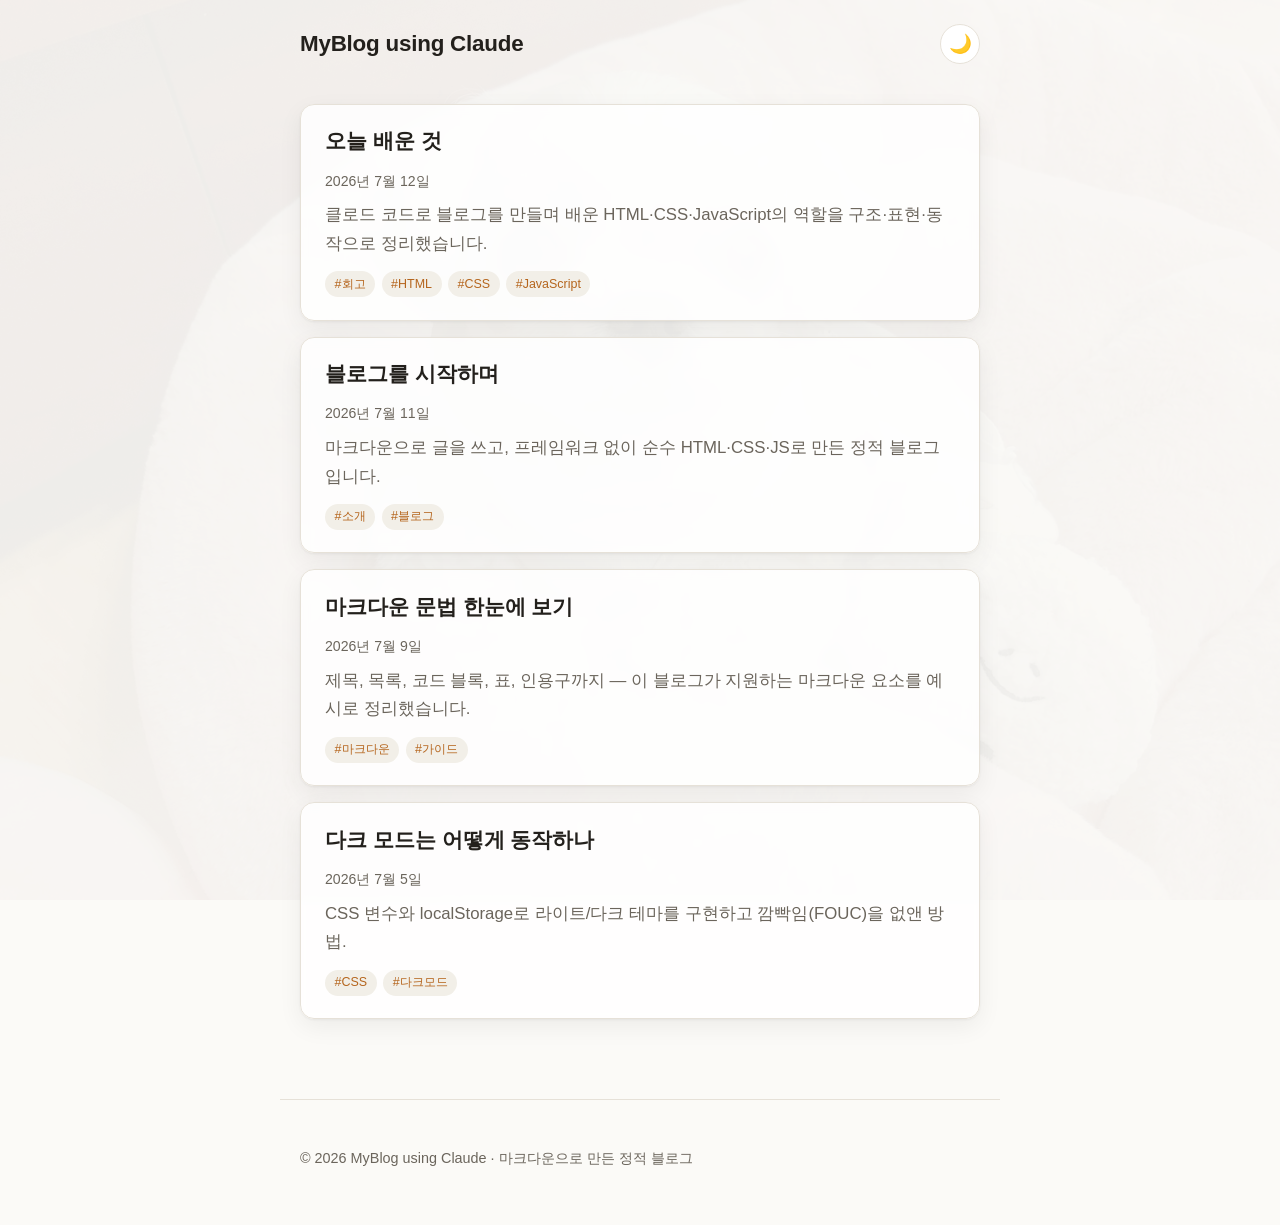
==== index.html @ ce235b27 "블로그 초기 버전 완성 Co-Authored-By: Claude Opus 4.8 (1M context) <noreply@anthropic.com>" ====
<!DOCTYPE html>
<html lang="ko">
  <head>
    <meta charset="UTF-8" />
    <meta name="viewport" content="width=device-width, initial-scale=1.0" />
    <title>MyBlog using Claude</title>
    <meta name="description" content="마크다운으로 쓰는 정적 블로그" />

    <!-- FOUC 방지: 저장된 테마를 첫 페인트 전에 적용 -->
    <script>
      (function () {
        try {
          var saved = localStorage.getItem("theme");
          var theme =
            saved ||
            (window.matchMedia &&
            window.matchMedia("(prefers-color-scheme: dark)").matches
              ? "dark"
              : "light");
          document.documentElement.setAttribute("data-theme", theme);
        } catch (e) {}
      })();
    </script>

    <link rel="stylesheet" href="css/style.css" />
  </head>
  <body>
    <header class="site-header">
      <h1 class="site-title"><a href="index.html">MyBlog using Claude</a></h1>
      <button
        type="button"
        class="theme-toggle"
        aria-label="테마 전환"
        title="테마 전환"
      >
        <span class="icon-light" aria-hidden="true">🌙</span>
        <span class="icon-dark" aria-hidden="true">☀️</span>
      </button>
    </header>

    <main class="site-main">
      <p id="list-status" class="status">글 목록을 불러오는 중…</p>
      <ul id="post-list" class="post-list"></ul>
    </main>

    <footer class="site-footer">
      <p>© 2026 MyBlog using Claude · 마크다운으로 만든 정적 블로그</p>
    </footer>

    <script src="js/theme.js"></script>
    <script src="js/main.js"></script>
  </body>
</html>
---- css/style.css ----
/* =========================================================
   MyBlog using Claude — 전역 스타일
   색·간격·폰트는 CSS 변수로 정의하고 재사용한다.
   ========================================================= */

/* ---------- 라이트 팔레트 (기본) ---------- */
:root {
  --bg: #fbfaf7;
  --surface: rgba(255, 255, 255, 0.82); /* 본문 카드 배경(반투명) */
  --surface-solid: #ffffff;
  --text: #23201c;
  --text-muted: #6b655c;
  --border: #e6e1d8;
  --accent: #b5651d;
  --accent-hover: #8f4e13;
  --code-bg: #f2efe8;
  --code-text: #863b1a;
  --quote-bar: #d9cdb8;
  --shadow: 0 1px 3px rgba(0, 0, 0, 0.06), 0 8px 24px rgba(0, 0, 0, 0.06);

  /* 배경 이미지 위에 덧씌우는 오버레이 색(가독성용) */
  --bg-overlay: rgba(251, 250, 247, 0.72);
  --bg-image-opacity: 0.18; /* 배경 이미지를 옅게 */

  /* 레이아웃 */
  --content-width: 720px;
  --radius: 14px;
  --space: 1rem;

  /* 타이포그래피 */
  --font-body: -apple-system, BlinkMacSystemFont, "Segoe UI", "Noto Sans KR",
    Roboto, "Helvetica Neue", Arial, sans-serif;
  --font-mono: "SF Mono", "JetBrains Mono", Menlo, Consolas, monospace;
  --line-height: 1.7;
}

/* ---------- 다크 팔레트 ---------- */
:root[data-theme="dark"] {
  --bg: #16140f;
  --surface: rgba(32, 29, 24, 0.82);
  --surface-solid: #201d18;
  --text: #ece7de;
  --text-muted: #a49c8e;
  --border: #35302a;
  --accent: #e6a86b;
  --accent-hover: #f0bd8a;
  --code-bg: #262119;
  --code-text: #e6a86b;
  --quote-bar: #4a4238;
  --shadow: 0 1px 3px rgba(0, 0, 0, 0.4), 0 8px 24px rgba(0, 0, 0, 0.35);

  --bg-overlay: rgba(22, 20, 15, 0.78);
  --bg-image-opacity: 0.12;
}

/* ---------- 리셋 & 기본 ---------- */
*,
*::before,
*::after {
  box-sizing: border-box;
}

html {
  -webkit-text-size-adjust: 100%;
}

body {
  margin: 0;
  min-height: 100vh;
  background-color: var(--bg);
  color: var(--text);
  font-family: var(--font-body);
  line-height: var(--line-height);
  font-size: 1.05rem;
  transition: background-color 0.2s ease, color 0.2s ease;
}

/* 배경 이미지: images/bg.jpg 를 옅게 깔기.
   ::before 레이어로 두고 opacity 로 흐리게 → 본문 가독성 유지.
   파일이 없으면 아무것도 안 보이고 --bg 색이 그대로 배경이 된다. */
body::before {
  content: "";
  position: fixed;
  inset: 0;
  z-index: -2;
  background-image: url("../images/bg.jpg");
  background-size: cover;
  background-position: center;
  background-repeat: no-repeat;
  opacity: var(--bg-image-opacity);
  pointer-events: none;
}

/* 배경 위 가독성 보조 오버레이 */
body::after {
  content: "";
  position: fixed;
  inset: 0;
  z-index: -1;
  background: var(--bg-overlay);
  pointer-events: none;
}

/* ---------- 레이아웃 ---------- */
.site-header,
.site-main,
.site-footer {
  width: 100%;
  max-width: var(--content-width);
  margin-inline: auto;
  padding-inline: 1.25rem;
}

.site-header {
  display: flex;
  align-items: center;
  justify-content: space-between;
  gap: 1rem;
  padding-top: 1.5rem;
  padding-bottom: 1.5rem;
}

.site-title {
  margin: 0;
  font-size: 1.4rem;
  font-weight: 700;
  letter-spacing: -0.01em;
}

.site-title a {
  color: var(--text);
  text-decoration: none;
}

.site-main {
  padding-top: 1rem;
  padding-bottom: 3rem;
}

.site-footer {
  padding-top: 2rem;
  padding-bottom: 2.5rem;
  color: var(--text-muted);
  font-size: 0.9rem;
  border-top: 1px solid var(--border);
  margin-top: 2rem;
}

/* ---------- 다크모드 토글 버튼 ---------- */
.theme-toggle {
  display: inline-flex;
  align-items: center;
  justify-content: center;
  width: 2.5rem;
  height: 2.5rem;
  padding: 0;
  border: 1px solid var(--border);
  border-radius: 50%;
  background: var(--surface-solid);
  color: var(--text);
  cursor: pointer;
  font-size: 1.15rem;
  line-height: 1;
  transition: border-color 0.2s ease, transform 0.1s ease;
}

.theme-toggle:hover {
  border-color: var(--accent);
}

.theme-toggle:active {
  transform: scale(0.94);
}

.theme-toggle:focus-visible {
  outline: 2px solid var(--accent);
  outline-offset: 2px;
}

/* 아이콘: 라이트일 땐 달, 다크일 땐 해 */
.theme-toggle .icon-dark {
  display: none;
}
:root[data-theme="dark"] .theme-toggle .icon-light {
  display: none;
}
:root[data-theme="dark"] .theme-toggle .icon-dark {
  display: inline;
}

/* ---------- 글 목록 ---------- */
.post-list {
  list-style: none;
  margin: 0;
  padding: 0;
  display: flex;
  flex-direction: column;
  gap: 1rem;
}

.post-card {
  background: var(--surface);
  border: 1px solid var(--border);
  border-radius: var(--radius);
  padding: 1.4rem 1.5rem;
  box-shadow: var(--shadow);
  backdrop-filter: blur(4px);
  transition: transform 0.12s ease, border-color 0.2s ease;
}

.post-card:hover {
  transform: translateY(-2px);
  border-color: var(--accent);
}

.post-card h2 {
  margin: 0 0 0.35rem;
  font-size: 1.3rem;
  line-height: 1.35;
}

.post-card h2 a {
  color: var(--text);
  text-decoration: none;
}

.post-card h2 a:hover {
  color: var(--accent);
}

.post-meta {
  color: var(--text-muted);
  font-size: 0.88rem;
  margin-bottom: 0.5rem;
}

.post-summary {
  margin: 0.5rem 0 0.8rem;
  color: var(--text-muted);
}

/* ---------- 태그 ---------- */
.tags {
  display: flex;
  flex-wrap: wrap;
  gap: 0.4rem;
  list-style: none;
  margin: 0;
  padding: 0;
}

.tag {
  font-size: 0.78rem;
  color: var(--accent);
  background: var(--code-bg);
  border-radius: 999px;
  padding: 0.15rem 0.6rem;
}

/* ---------- 개별 글(article) ---------- */
.article-card {
  background: var(--surface);
  border: 1px solid var(--border);
  border-radius: var(--radius);
  padding: 2rem 2rem 2.5rem;
  box-shadow: var(--shadow);
  backdrop-filter: blur(4px);
}

.article-header {
  margin-bottom: 1.5rem;
  padding-bottom: 1.2rem;
  border-bottom: 1px solid var(--border);
}

.article-header h1 {
  margin: 0 0 0.4rem;
  font-size: 2rem;
  line-height: 1.25;
  letter-spacing: -0.02em;
}

.back-link {
  display: inline-block;
  margin-bottom: 1.2rem;
  color: var(--text-muted);
  text-decoration: none;
  font-size: 0.9rem;
}

.back-link:hover {
  color: var(--accent);
}

/* ---------- 마크다운 본문 타이포그래피 ---------- */
.article-body {
  overflow-wrap: break-word;
}

.article-body h1,
.article-body h2,
.article-body h3 {
  line-height: 1.3;
  margin-top: 2rem;
  margin-bottom: 0.6rem;
  letter-spacing: -0.01em;
}

.article-body h2 {
  font-size: 1.5rem;
}
.article-body h3 {
  font-size: 1.2rem;
}

.article-body p {
  margin: 0 0 1.15rem;
}

.article-body a {
  color: var(--accent);
  text-underline-offset: 2px;
}
.article-body a:hover {
  color: var(--accent-hover);
}

.article-body ul,
.article-body ol {
  margin: 0 0 1.15rem;
  padding-left: 1.4rem;
}

.article-body li {
  margin-bottom: 0.35rem;
}

.article-body blockquote {
  margin: 1.4rem 0;
  padding: 0.4rem 1.1rem;
  border-left: 4px solid var(--quote-bar);
  color: var(--text-muted);
}

.article-body img {
  max-width: 100%;
  height: auto;
  border-radius: 8px;
  display: block;
  margin: 1.4rem auto;
}

.article-body hr {
  border: none;
  border-top: 1px solid var(--border);
  margin: 2rem 0;
}

/* 인라인 코드 */
.article-body code {
  font-family: var(--font-mono);
  font-size: 0.9em;
  background: var(--code-bg);
  color: var(--code-text);
  padding: 0.15em 0.4em;
  border-radius: 5px;
}

/* 코드 블록: 가로 넘침 방지 */
.article-body pre {
  background: var(--code-bg);
  border: 1px solid var(--border);
  border-radius: 10px;
  padding: 1rem 1.1rem;
  overflow-x: auto;
  margin: 0 0 1.3rem;
}

.article-body pre code {
  background: none;
  color: var(--text);
  padding: 0;
  font-size: 0.88rem;
  line-height: 1.6;
}

/* 표: 가로 넘침 방지 위해 wrapper 로 감쌈 */
.table-wrap {
  overflow-x: auto;
  margin: 0 0 1.3rem;
}

.article-body table {
  border-collapse: collapse;
  width: 100%;
  font-size: 0.95rem;
}

.article-body th,
.article-body td {
  border: 1px solid var(--border);
  padding: 0.5rem 0.75rem;
  text-align: left;
}

.article-body th {
  background: var(--code-bg);
}

/* ---------- 상태 메시지 ---------- */
.status {
  text-align: center;
  color: var(--text-muted);
  padding: 2rem 0;
}

.status.error {
  color: var(--accent);
}

/* ---------- 반응형: 좁은 화면 ---------- */
@media (max-width: 600px) {
  body {
    font-size: 1rem;
  }
  .article-card {
    padding: 1.3rem 1.2rem 1.8rem;
  }
  .article-header h1 {
    font-size: 1.6rem;
  }
  .site-title {
    font-size: 1.2rem;
  }
}
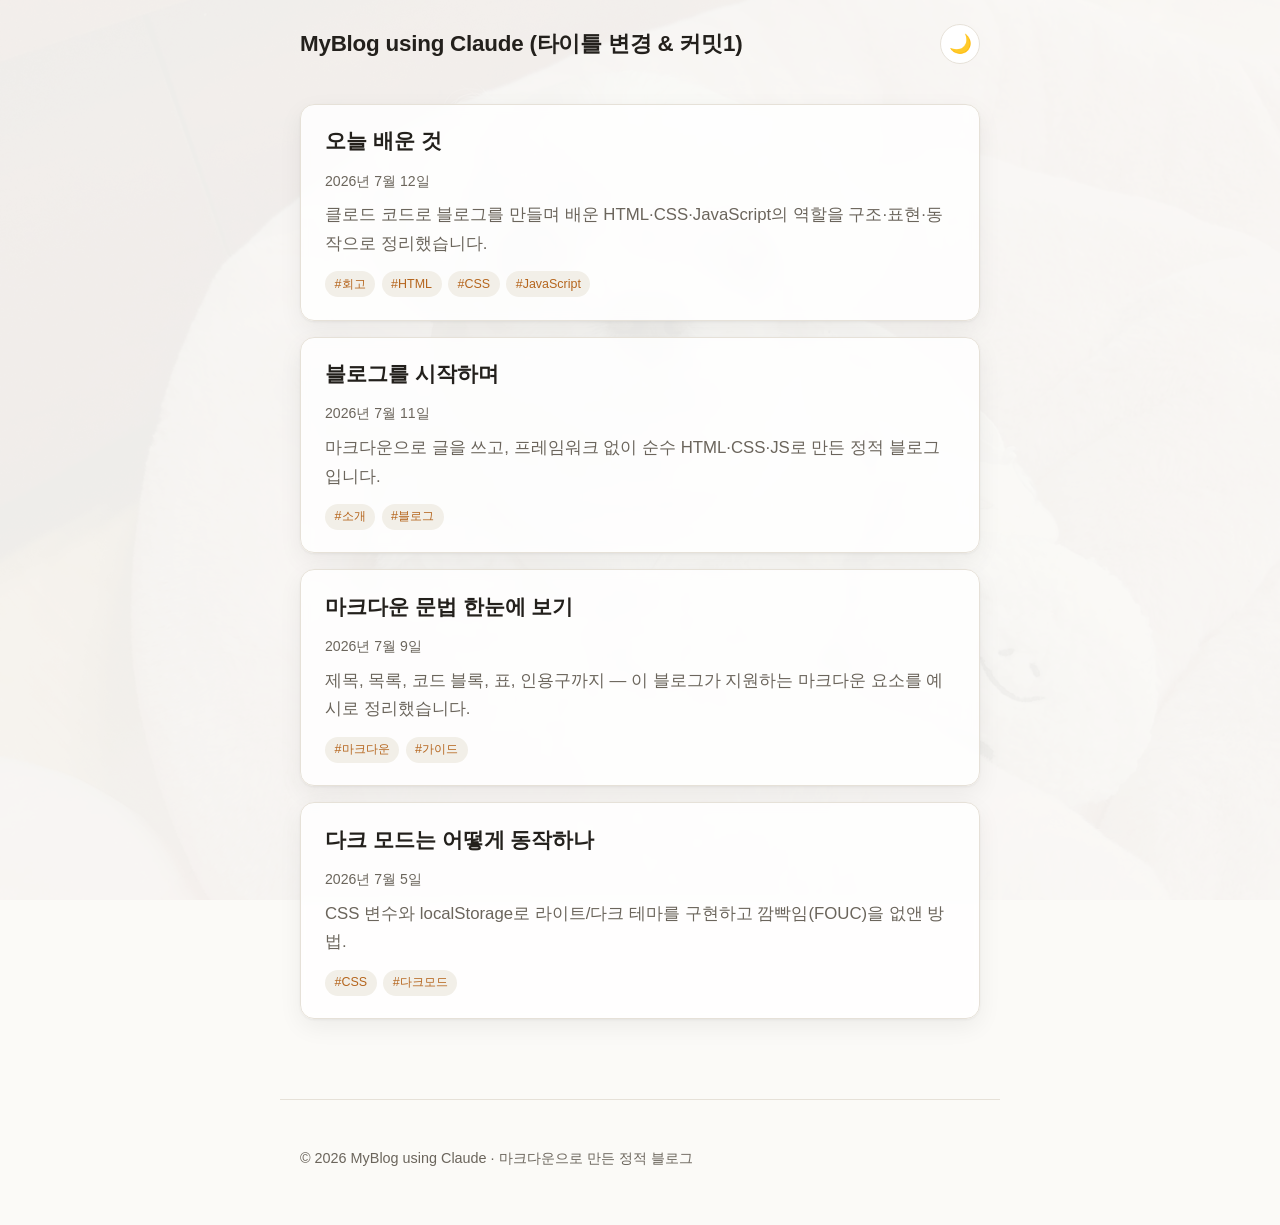
==== commit 9deeb853: "타이틀 변경 & 커밋1 Co-Authored-By: Claude Opus 4.8 <noreply@anthropic.com>" ====
--- a/index.html
+++ b/index.html
@@ -26,7 +26,9 @@
   </head>
   <body>
     <header class="site-header">
-      <h1 class="site-title"><a href="index.html">MyBlog using Claude</a></h1>
+      <h1 class="site-title">
+        <a href="index.html">MyBlog using Claude (타이틀 변경 &amp; 커밋1)</a>
+      </h1>
       <button
         type="button"
         class="theme-toggle"
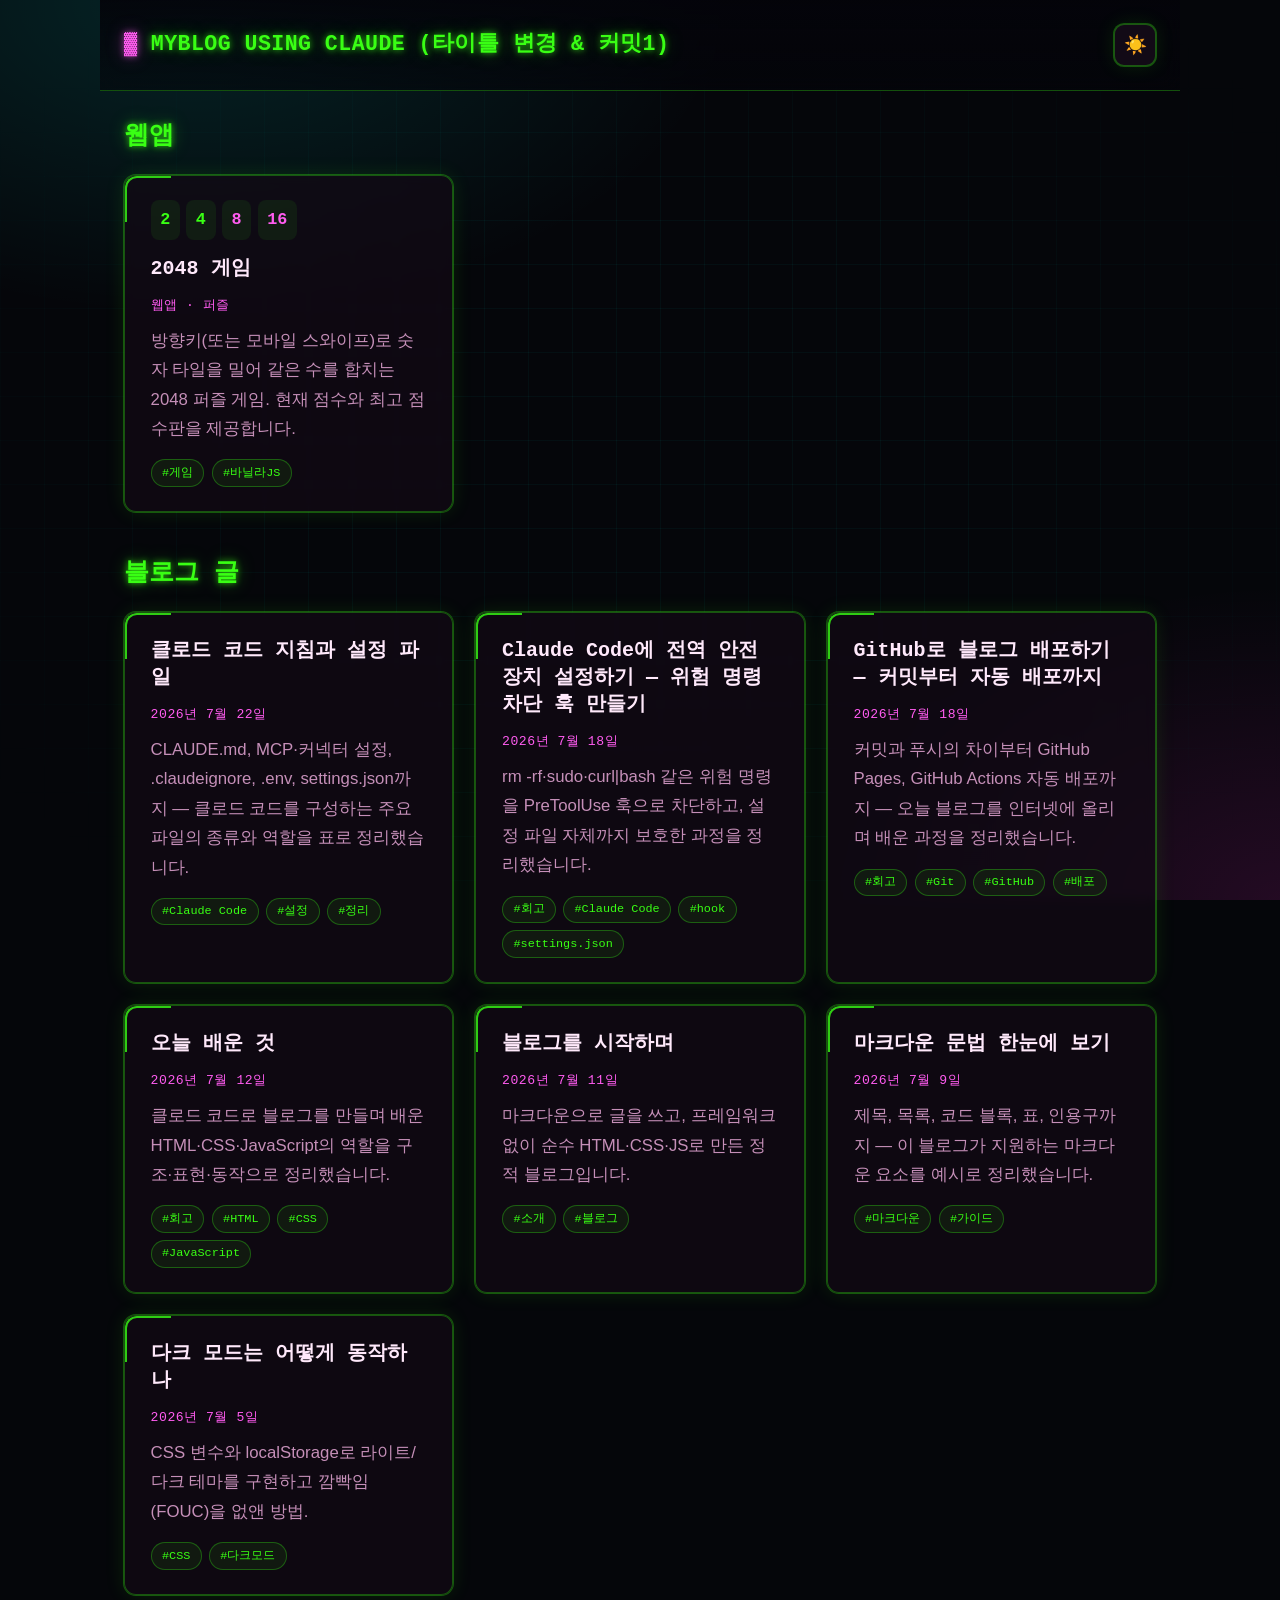
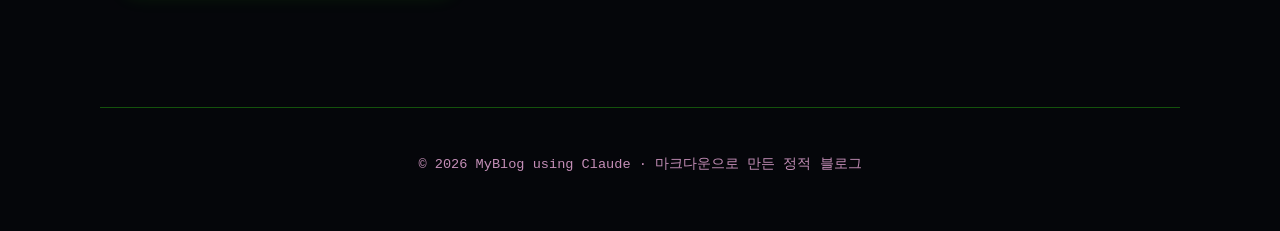
==== commit f45eeb37: "웹앱 추가: 2048 게임 Plan→Build→Review→Embed 워크플로로 첫 웹앱 제작. - apps/2048/ (index.html, style.css, game.js) " ====
--- a/index.html
+++ b/index.html
@@ -41,8 +41,96 @@
     </header>
 
     <main class="site-main">
-      <p id="list-status" class="status">글 목록을 불러오는 중…</p>
-      <ul id="post-list" class="post-list"></ul>
+      <section class="apps-section">
+        <h2
+          style="
+            font-family: var(--font-display);
+            color: var(--accent);
+            text-shadow: var(--glow-accent);
+            margin: 0 0 1rem;
+          "
+        >
+          웹앱
+        </h2>
+        <ul class="post-list">
+          <li class="post-card">
+            <div
+              aria-hidden="true"
+              style="display: flex; gap: 0.4rem; margin-bottom: 0.9rem"
+            >
+              <span
+                style="
+                  font-family: var(--font-display);
+                  font-weight: 700;
+                  padding: 0.35rem 0.6rem;
+                  border-radius: 8px;
+                  background: var(--code-bg);
+                  color: var(--accent);
+                "
+                >2</span
+              >
+              <span
+                style="
+                  font-family: var(--font-display);
+                  font-weight: 700;
+                  padding: 0.35rem 0.6rem;
+                  border-radius: 8px;
+                  background: var(--code-bg);
+                  color: var(--accent);
+                "
+                >4</span
+              >
+              <span
+                style="
+                  font-family: var(--font-display);
+                  font-weight: 700;
+                  padding: 0.35rem 0.6rem;
+                  border-radius: 8px;
+                  background: var(--code-bg);
+                  color: var(--accent-2);
+                "
+                >8</span
+              >
+              <span
+                style="
+                  font-family: var(--font-display);
+                  font-weight: 700;
+                  padding: 0.35rem 0.6rem;
+                  border-radius: 8px;
+                  background: var(--code-bg);
+                  color: var(--accent-2);
+                "
+                >16</span
+              >
+            </div>
+            <h2><a href="apps/2048/index.html">2048 게임</a></h2>
+            <p class="post-meta">웹앱 · 퍼즐</p>
+            <p class="post-summary">
+              방향키(또는 모바일 스와이프)로 숫자 타일을 밀어 같은 수를 합치는
+              2048 퍼즐 게임. 현재 점수와 최고 점수판을 제공합니다.
+            </p>
+            <ul class="tags">
+              <li class="tag">#게임</li>
+              <li class="tag">#바닐라JS</li>
+            </ul>
+          </li>
+        </ul>
+      </section>
+
+      <section class="posts-section">
+        <h2
+          style="
+            font-family: var(--font-display);
+            color: var(--accent);
+            text-shadow: var(--glow-accent);
+            margin: 2.5rem 0 1rem;
+          "
+        >
+          블로그 글
+        </h2>
+        <p id="list-status" class="status">글 목록을 불러오는 중…</p>
+        <ul id="post-list" class="post-list"></ul>
+      </section>
     </main>
 
     <footer class="site-footer">
--- a/css/style.css
+++ b/css/style.css
@@ -1,59 +1,78 @@
 /* =========================================================
-   MyBlog using Claude — 전역 스타일
-   색·간격·폰트는 CSS 변수로 정의하고 재사용한다.
+   MyBlog using Claude — NEON 테마
+   블랙 배경 + 네온 글자. 색은 CSS 변수로 정의하고 재사용.
+   HTML/JS 의 클래스·ID 구조는 그대로 두고 스타일만 재구성.
    ========================================================= */
 
-/* ---------- 라이트 팔레트 (기본) ---------- */
-:root {
-  --bg: #fbfaf7;
-  --surface: rgba(255, 255, 255, 0.82); /* 본문 카드 배경(반투명) */
-  --surface-solid: #ffffff;
-  --text: #23201c;
-  --text-muted: #6b655c;
-  --border: #e6e1d8;
-  --accent: #b5651d;
-  --accent-hover: #8f4e13;
-  --code-bg: #f2efe8;
-  --code-text: #863b1a;
-  --quote-bar: #d9cdb8;
-  --shadow: 0 1px 3px rgba(0, 0, 0, 0.06), 0 8px 24px rgba(0, 0, 0, 0.06);
-
-  /* 배경 이미지 위에 덧씌우는 오버레이 색(가독성용) */
-  --bg-overlay: rgba(251, 250, 247, 0.72);
-  --bg-image-opacity: 0.18; /* 배경 이미지를 옅게 */
-
-  /* 레이아웃 */
-  --content-width: 720px;
-  --radius: 14px;
-  --space: 1rem;
-
-  /* 타이포그래피 */
-  --font-body: -apple-system, BlinkMacSystemFont, "Segoe UI", "Noto Sans KR",
-    Roboto, "Helvetica Neue", Arial, sans-serif;
-  --font-mono: "SF Mono", "JetBrains Mono", Menlo, Consolas, monospace;
-  --line-height: 1.7;
-}
-
-/* ---------- 다크 팔레트 ---------- */
+/* ---------- 기본(다크): 시안/마젠타 네온 ---------- */
+:root,
 :root[data-theme="dark"] {
-  --bg: #16140f;
-  --surface: rgba(32, 29, 24, 0.82);
-  --surface-solid: #201d18;
-  --text: #ece7de;
-  --text-muted: #a49c8e;
-  --border: #35302a;
-  --accent: #e6a86b;
-  --accent-hover: #f0bd8a;
-  --code-bg: #262119;
-  --code-text: #e6a86b;
-  --quote-bar: #4a4238;
-  --shadow: 0 1px 3px rgba(0, 0, 0, 0.4), 0 8px 24px rgba(0, 0, 0, 0.35);
-
-  --bg-overlay: rgba(22, 20, 15, 0.78);
-  --bg-image-opacity: 0.12;
-}
-
-/* ---------- 리셋 & 기본 ---------- */
+  --bg: #04040a;
+  --bg-2: #080812;
+  --surface: rgba(10, 12, 24, 0.72);
+  --surface-solid: #0a0c18;
+  --text: #d7faff;
+  --text-muted: #7fa8b8;
+  --border: rgba(0, 255, 240, 0.28);
+
+  --neon-1: #00fff0; /* 시안 */
+  --neon-2: #ff2bd6; /* 마젠타 */
+  --neon-3: #9d5cff; /* 퍼플 */
+
+  --accent: var(--neon-1);
+  --accent-2: var(--neon-2);
+
+  --code-bg: rgba(0, 255, 240, 0.06);
+  --code-text: #6dffe9;
+  --quote-bar: var(--neon-2);
+
+  --glow-accent: 0 0 6px rgba(0, 255, 240, 0.7), 0 0 18px rgba(0, 255, 240, 0.35);
+  --glow-accent-2: 0 0 6px rgba(255, 43, 214, 0.7), 0 0 18px rgba(255, 43, 214, 0.35);
+  --card-glow: 0 0 0 1px var(--border), 0 0 20px rgba(0, 255, 240, 0.12);
+  --card-glow-hover: 0 0 0 1px var(--neon-1),
+    0 0 28px rgba(0, 255, 240, 0.35), 0 0 60px rgba(255, 43, 214, 0.15);
+
+  --content-width: 1080px;
+  --read-width: 720px;
+  --radius: 12px;
+
+  --font-body: "Noto Sans KR", -apple-system, BlinkMacSystemFont, "Segoe UI",
+    Roboto, sans-serif;
+  --font-display: "SF Mono", "JetBrains Mono", "Fira Code", Menlo, Consolas,
+    monospace;
+  --line-height: 1.75;
+}
+
+/* ---------- 대체(light 토글): 핑크/그린 네온, 여전히 블랙 배경 ---------- */
+:root[data-theme="light"] {
+  --bg: #05060a;
+  --bg-2: #0a0710;
+  --surface: rgba(18, 10, 22, 0.72);
+  --surface-solid: #120a16;
+  --text: #ffe9fb;
+  --text-muted: #c58fb8;
+  --border: rgba(57, 255, 20, 0.3);
+
+  --neon-1: #39ff14; /* 그린 */
+  --neon-2: #ff5cf0; /* 핑크 */
+  --neon-3: #ffd21f; /* 옐로 */
+
+  --accent: var(--neon-1);
+  --accent-2: var(--neon-2);
+
+  --code-bg: rgba(57, 255, 20, 0.07);
+  --code-text: #8dff6b;
+  --quote-bar: var(--neon-2);
+
+  --glow-accent: 0 0 6px rgba(57, 255, 20, 0.7), 0 0 18px rgba(57, 255, 20, 0.35);
+  --glow-accent-2: 0 0 6px rgba(255, 92, 240, 0.7),
+    0 0 18px rgba(255, 92, 240, 0.35);
+  --card-glow: 0 0 0 1px var(--border), 0 0 20px rgba(57, 255, 20, 0.12);
+  --card-glow-hover: 0 0 0 1px var(--neon-1),
+    0 0 28px rgba(57, 255, 20, 0.35), 0 0 60px rgba(255, 92, 240, 0.15);
+}
+
+/* ---------- 리셋 ---------- */
 *,
 *::before,
 *::after {
@@ -72,45 +91,52 @@
   font-family: var(--font-body);
   line-height: var(--line-height);
   font-size: 1.05rem;
-  transition: background-color 0.2s ease, color 0.2s ease;
-}
-
-/* 배경 이미지: images/bg.jpg 를 옅게 깔기.
-   ::before 레이어로 두고 opacity 로 흐리게 → 본문 가독성 유지.
-   파일이 없으면 아무것도 안 보이고 --bg 색이 그대로 배경이 된다. */
+  transition: background-color 0.25s ease, color 0.25s ease;
+}
+
+/* 배경: 네온 글로우 + 격자 그리드 (이미지 없음, 순수 블랙) */
 body::before {
   content: "";
   position: fixed;
   inset: 0;
   z-index: -2;
-  background-image: url("../images/bg.jpg");
-  background-size: cover;
-  background-position: center;
-  background-repeat: no-repeat;
-  opacity: var(--bg-image-opacity);
+  background:
+    radial-gradient(60% 50% at 15% 0%, rgba(0, 255, 240, 0.12), transparent 70%),
+    radial-gradient(50% 50% at 100% 100%, rgba(255, 43, 214, 0.12), transparent 70%),
+    var(--bg);
   pointer-events: none;
 }
 
-/* 배경 위 가독성 보조 오버레이 */
 body::after {
   content: "";
   position: fixed;
   inset: 0;
   z-index: -1;
-  background: var(--bg-overlay);
+  background-image:
+    linear-gradient(rgba(0, 255, 240, 0.04) 1px, transparent 1px),
+    linear-gradient(90deg, rgba(0, 255, 240, 0.04) 1px, transparent 1px);
+  background-size: 44px 44px;
+  mask-image: radial-gradient(ellipse at center, #000 40%, transparent 90%);
   pointer-events: none;
 }
 
-/* ---------- 레이아웃 ---------- */
+/* ---------- 레이아웃 컨테이너 ---------- */
 .site-header,
-.site-main,
 .site-footer {
   width: 100%;
   max-width: var(--content-width);
   margin-inline: auto;
-  padding-inline: 1.25rem;
-}
-
+  padding-inline: 1.5rem;
+}
+
+.site-main {
+  width: 100%;
+  max-width: var(--content-width);
+  margin-inline: auto;
+  padding: 1.5rem 1.5rem 4rem;
+}
+
+/* ---------- 헤더 ---------- */
 .site-header {
   display: flex;
   align-items: center;
@@ -118,58 +144,72 @@
   gap: 1rem;
   padding-top: 1.5rem;
   padding-bottom: 1.5rem;
+  position: sticky;
+  top: 0;
+  z-index: 10;
+  backdrop-filter: blur(10px);
+  background: linear-gradient(180deg, rgba(4, 4, 10, 0.92), rgba(4, 4, 10, 0.55));
+  border-bottom: 1px solid var(--border);
 }
 
 .site-title {
   margin: 0;
-  font-size: 1.4rem;
+  font-family: var(--font-display);
+  font-size: 1.35rem;
   font-weight: 700;
-  letter-spacing: -0.01em;
+  letter-spacing: 0.02em;
+  text-transform: uppercase;
 }
 
 .site-title a {
-  color: var(--text);
+  color: var(--accent);
   text-decoration: none;
-}
-
-.site-main {
-  padding-top: 1rem;
-  padding-bottom: 3rem;
+  text-shadow: var(--glow-accent);
+}
+
+.site-title a::before {
+  content: "▓ ";
+  color: var(--accent-2);
+  text-shadow: var(--glow-accent-2);
 }
 
 .site-footer {
   padding-top: 2rem;
   padding-bottom: 2.5rem;
+  margin-top: 3rem;
   color: var(--text-muted);
-  font-size: 0.9rem;
+  font-size: 0.85rem;
+  font-family: var(--font-display);
   border-top: 1px solid var(--border);
-  margin-top: 2rem;
-}
-
-/* ---------- 다크모드 토글 버튼 ---------- */
+  text-align: center;
+}
+
+/* ---------- 다크모드 토글 ---------- */
 .theme-toggle {
   display: inline-flex;
   align-items: center;
   justify-content: center;
-  width: 2.5rem;
-  height: 2.5rem;
+  width: 2.6rem;
+  height: 2.6rem;
   padding: 0;
   border: 1px solid var(--border);
-  border-radius: 50%;
+  border-radius: 10px;
   background: var(--surface-solid);
-  color: var(--text);
+  color: var(--accent);
   cursor: pointer;
   font-size: 1.15rem;
   line-height: 1;
-  transition: border-color 0.2s ease, transform 0.1s ease;
+  box-shadow: var(--card-glow);
+  transition: box-shadow 0.2s ease, transform 0.1s ease, color 0.2s ease;
 }
 
 .theme-toggle:hover {
-  border-color: var(--accent);
+  box-shadow: var(--card-glow-hover);
+  color: var(--accent-2);
 }
 
 .theme-toggle:active {
-  transform: scale(0.94);
+  transform: scale(0.92);
 }
 
 .theme-toggle:focus-visible {
@@ -177,65 +217,85 @@
   outline-offset: 2px;
 }
 
-/* 아이콘: 라이트일 땐 달, 다크일 땐 해 */
 .theme-toggle .icon-dark {
   display: none;
 }
-:root[data-theme="dark"] .theme-toggle .icon-light {
+:root[data-theme="light"] .theme-toggle .icon-light {
   display: none;
 }
-:root[data-theme="dark"] .theme-toggle .icon-dark {
+:root[data-theme="light"] .theme-toggle .icon-dark {
   display: inline;
 }
 
-/* ---------- 글 목록 ---------- */
+/* ---------- 홈: 글 목록을 네온 카드 그리드로 ---------- */
 .post-list {
   list-style: none;
-  margin: 0;
+  margin: 1rem 0 0;
   padding: 0;
-  display: flex;
-  flex-direction: column;
-  gap: 1rem;
+  display: grid;
+  grid-template-columns: repeat(auto-fill, minmax(320px, 1fr));
+  gap: 1.4rem;
 }
 
 .post-card {
+  position: relative;
   background: var(--surface);
   border: 1px solid var(--border);
   border-radius: var(--radius);
-  padding: 1.4rem 1.5rem;
-  box-shadow: var(--shadow);
-  backdrop-filter: blur(4px);
-  transition: transform 0.12s ease, border-color 0.2s ease;
+  padding: 1.5rem 1.6rem;
+  box-shadow: var(--card-glow);
+  backdrop-filter: blur(6px);
+  overflow: hidden;
+  transition: transform 0.15s ease, box-shadow 0.25s ease;
+}
+
+/* 카드 좌상단 네온 코너 악센트 */
+.post-card::before {
+  content: "";
+  position: absolute;
+  top: 0;
+  left: 0;
+  width: 46px;
+  height: 46px;
+  border-top: 2px solid var(--accent);
+  border-left: 2px solid var(--accent);
+  border-top-left-radius: var(--radius);
+  opacity: 0.8;
 }
 
 .post-card:hover {
-  transform: translateY(-2px);
-  border-color: var(--accent);
+  transform: translateY(-4px);
+  box-shadow: var(--card-glow-hover);
 }
 
 .post-card h2 {
-  margin: 0 0 0.35rem;
-  font-size: 1.3rem;
+  margin: 0 0 0.5rem;
+  font-family: var(--font-display);
+  font-size: 1.25rem;
   line-height: 1.35;
 }
 
 .post-card h2 a {
   color: var(--text);
   text-decoration: none;
+  transition: color 0.2s ease, text-shadow 0.2s ease;
 }
 
 .post-card h2 a:hover {
   color: var(--accent);
+  text-shadow: var(--glow-accent);
 }
 
 .post-meta {
-  color: var(--text-muted);
-  font-size: 0.88rem;
+  color: var(--accent-2);
+  font-family: var(--font-display);
+  font-size: 0.82rem;
+  letter-spacing: 0.04em;
   margin-bottom: 0.5rem;
 }
 
 .post-summary {
-  margin: 0.5rem 0 0.8rem;
+  margin: 0.5rem 0 1rem;
   color: var(--text-muted);
 }
 
@@ -243,56 +303,77 @@
 .tags {
   display: flex;
   flex-wrap: wrap;
-  gap: 0.4rem;
+  gap: 0.45rem;
   list-style: none;
   margin: 0;
   padding: 0;
 }
 
 .tag {
-  font-size: 0.78rem;
-  color: var(--accent);
+  font-family: var(--font-display);
+  font-size: 0.74rem;
+  color: var(--accent);
+  border: 1px solid var(--border);
   background: var(--code-bg);
   border-radius: 999px;
-  padding: 0.15rem 0.6rem;
-}
-
-/* ---------- 개별 글(article) ---------- */
+  padding: 0.15rem 0.65rem;
+  transition: box-shadow 0.2s ease;
+}
+
+.tag:hover {
+  box-shadow: var(--glow-accent);
+}
+
+/* ---------- 개별 글 ---------- */
 .article-card {
+  max-width: var(--read-width);
+  margin-inline: auto;
+  position: relative;
   background: var(--surface);
   border: 1px solid var(--border);
   border-radius: var(--radius);
-  padding: 2rem 2rem 2.5rem;
-  box-shadow: var(--shadow);
-  backdrop-filter: blur(4px);
+  padding: 2.2rem 2.2rem 2.8rem;
+  box-shadow: var(--card-glow);
+  backdrop-filter: blur(6px);
+}
+
+.back-link {
+  display: inline-block;
+  margin-bottom: 1.3rem;
+  color: var(--text-muted);
+  text-decoration: none;
+  font-family: var(--font-display);
+  font-size: 0.85rem;
+  letter-spacing: 0.03em;
+  transition: color 0.2s ease, text-shadow 0.2s ease;
+}
+
+.back-link:hover {
+  color: var(--accent);
+  text-shadow: var(--glow-accent);
 }
 
 .article-header {
-  margin-bottom: 1.5rem;
-  padding-bottom: 1.2rem;
+  margin-bottom: 1.6rem;
+  padding-bottom: 1.3rem;
   border-bottom: 1px solid var(--border);
 }
 
 .article-header h1 {
-  margin: 0 0 0.4rem;
+  margin: 0 0 0.5rem;
+  font-family: var(--font-display);
   font-size: 2rem;
   line-height: 1.25;
-  letter-spacing: -0.02em;
-}
-
-.back-link {
-  display: inline-block;
-  margin-bottom: 1.2rem;
-  color: var(--text-muted);
-  text-decoration: none;
-  font-size: 0.9rem;
-}
-
-.back-link:hover {
-  color: var(--accent);
-}
-
-/* ---------- 마크다운 본문 타이포그래피 ---------- */
+  color: var(--accent);
+  text-shadow: var(--glow-accent);
+  letter-spacing: -0.01em;
+}
+
+.article-header .post-meta {
+  margin: 0;
+}
+
+/* ---------- 마크다운 본문 ---------- */
 .article-body {
   overflow-wrap: break-word;
 }
@@ -300,94 +381,111 @@
 .article-body h1,
 .article-body h2,
 .article-body h3 {
+  font-family: var(--font-display);
   line-height: 1.3;
-  margin-top: 2rem;
-  margin-bottom: 0.6rem;
-  letter-spacing: -0.01em;
+  margin-top: 2.2rem;
+  margin-bottom: 0.7rem;
+  color: var(--text);
 }
 
 .article-body h2 {
-  font-size: 1.5rem;
-}
+  font-size: 1.45rem;
+  color: var(--accent);
+  text-shadow: 0 0 10px rgba(0, 255, 240, 0.25);
+}
+
 .article-body h3 {
-  font-size: 1.2rem;
+  font-size: 1.18rem;
+  color: var(--accent-2);
 }
 
 .article-body p {
-  margin: 0 0 1.15rem;
+  margin: 0 0 1.2rem;
 }
 
 .article-body a {
   color: var(--accent);
-  text-underline-offset: 2px;
+  text-decoration: underline;
+  text-underline-offset: 3px;
+  text-decoration-color: var(--border);
 }
 .article-body a:hover {
-  color: var(--accent-hover);
+  text-shadow: var(--glow-accent);
+  text-decoration-color: var(--accent);
 }
 
 .article-body ul,
 .article-body ol {
-  margin: 0 0 1.15rem;
+  margin: 0 0 1.2rem;
   padding-left: 1.4rem;
 }
-
 .article-body li {
-  margin-bottom: 0.35rem;
+  margin-bottom: 0.4rem;
+}
+.article-body li::marker {
+  color: var(--accent);
 }
 
 .article-body blockquote {
-  margin: 1.4rem 0;
-  padding: 0.4rem 1.1rem;
-  border-left: 4px solid var(--quote-bar);
+  margin: 1.5rem 0;
+  padding: 0.5rem 1.2rem;
+  border-left: 3px solid var(--quote-bar);
+  background: linear-gradient(90deg, rgba(255, 43, 214, 0.06), transparent);
   color: var(--text-muted);
 }
 
 .article-body img {
   max-width: 100%;
   height: auto;
-  border-radius: 8px;
+  border-radius: 10px;
   display: block;
-  margin: 1.4rem auto;
+  margin: 1.5rem auto;
+  border: 1px solid var(--border);
+  box-shadow: var(--card-glow);
 }
 
 .article-body hr {
   border: none;
   border-top: 1px solid var(--border);
-  margin: 2rem 0;
+  margin: 2.2rem 0;
 }
 
 /* 인라인 코드 */
 .article-body code {
-  font-family: var(--font-mono);
-  font-size: 0.9em;
+  font-family: var(--font-display);
+  font-size: 0.88em;
   background: var(--code-bg);
   color: var(--code-text);
-  padding: 0.15em 0.4em;
-  border-radius: 5px;
-}
-
-/* 코드 블록: 가로 넘침 방지 */
+  padding: 0.15em 0.45em;
+  border-radius: 6px;
+  border: 1px solid var(--border);
+}
+
+/* 코드 블록 */
 .article-body pre {
-  background: var(--code-bg);
+  background: var(--bg-2);
   border: 1px solid var(--border);
   border-radius: 10px;
-  padding: 1rem 1.1rem;
+  padding: 1.1rem 1.2rem;
   overflow-x: auto;
-  margin: 0 0 1.3rem;
+  margin: 0 0 1.4rem;
+  box-shadow: inset 0 0 20px rgba(0, 255, 240, 0.06);
 }
 
 .article-body pre code {
   background: none;
+  border: none;
   color: var(--text);
   padding: 0;
   font-size: 0.88rem;
-  line-height: 1.6;
-}
-
-/* 표: 가로 넘침 방지 위해 wrapper 로 감쌈 */
+  line-height: 1.65;
+}
+
+/* 표 */
 .table-wrap {
   overflow-x: auto;
-  margin: 0 0 1.3rem;
+  margin: 0 0 1.4rem;
+  border-radius: 10px;
 }
 
 .article-body table {
@@ -399,37 +497,58 @@
 .article-body th,
 .article-body td {
   border: 1px solid var(--border);
-  padding: 0.5rem 0.75rem;
+  padding: 0.55rem 0.8rem;
   text-align: left;
 }
 
 .article-body th {
   background: var(--code-bg);
+  color: var(--accent);
+  font-family: var(--font-display);
 }
 
 /* ---------- 상태 메시지 ---------- */
 .status {
   text-align: center;
   color: var(--text-muted);
-  padding: 2rem 0;
+  font-family: var(--font-display);
+  padding: 2.5rem 0;
+  letter-spacing: 0.04em;
+}
+
+.status::before {
+  content: "> ";
+  color: var(--accent);
 }
 
 .status.error {
-  color: var(--accent);
-}
-
-/* ---------- 반응형: 좁은 화면 ---------- */
-@media (max-width: 600px) {
+  color: var(--accent-2);
+  text-shadow: var(--glow-accent-2);
+}
+
+/* ---------- 반응형 ---------- */
+@media (max-width: 640px) {
   body {
     font-size: 1rem;
   }
+  .post-list {
+    grid-template-columns: 1fr;
+    gap: 1.1rem;
+  }
   .article-card {
-    padding: 1.3rem 1.2rem 1.8rem;
+    padding: 1.5rem 1.3rem 2rem;
   }
   .article-header h1 {
-    font-size: 1.6rem;
+    font-size: 1.55rem;
   }
   .site-title {
-    font-size: 1.2rem;
+    font-size: 1.1rem;
   }
 }
+
+/* 움직임 최소화 선호 사용자 배려 */
+@media (prefers-reduced-motion: reduce) {
+  * {
+    transition: none !important;
+  }
+}
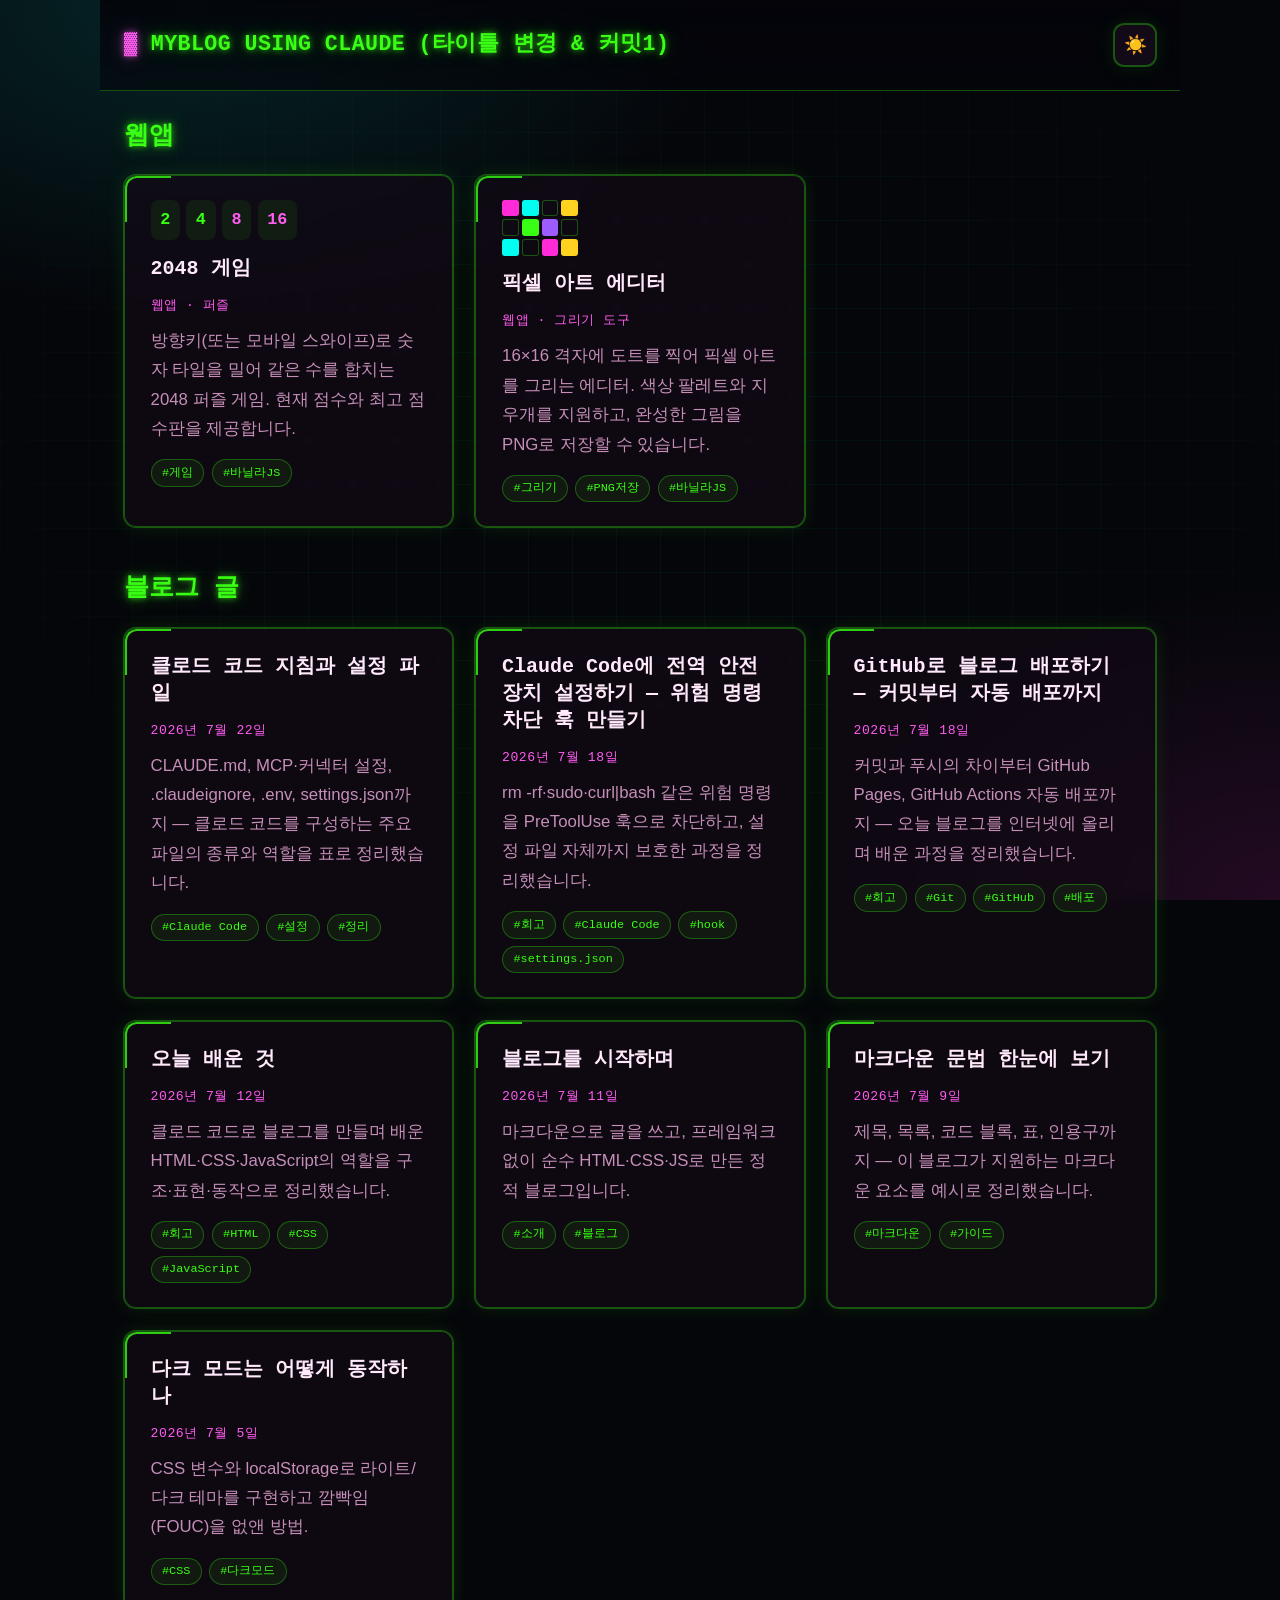
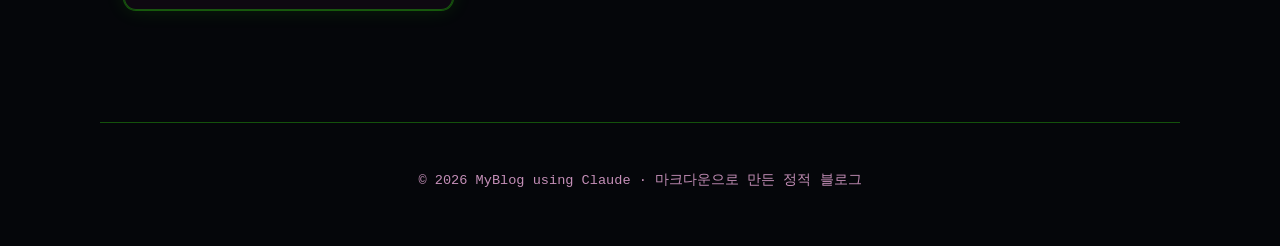
==== commit 34e7d042: "웹앱 추가: 픽셀 아트 에디터 Plan→Build→Review→Embed 워크플로로 두 번째 웹앱 제작. - apps/pixel-art/ (index.html, style.css," ====
--- a/index.html
+++ b/index.html
@@ -114,6 +114,42 @@
               <li class="tag">#바닐라JS</li>
             </ul>
           </li>
+          <li class="post-card">
+            <div
+              aria-hidden="true"
+              style="
+                display: grid;
+                grid-template-columns: repeat(4, 1fr);
+                gap: 3px;
+                width: 76px;
+                margin-bottom: 0.9rem;
+              "
+            >
+              <span style="aspect-ratio: 1; border-radius: 3px; background: #ff2bd6"></span>
+              <span style="aspect-ratio: 1; border-radius: 3px; background: #00fff0"></span>
+              <span style="aspect-ratio: 1; border-radius: 3px; background: transparent; box-shadow: inset 0 0 0 1px var(--border)"></span>
+              <span style="aspect-ratio: 1; border-radius: 3px; background: #ffd21f"></span>
+              <span style="aspect-ratio: 1; border-radius: 3px; background: transparent; box-shadow: inset 0 0 0 1px var(--border)"></span>
+              <span style="aspect-ratio: 1; border-radius: 3px; background: #39ff14"></span>
+              <span style="aspect-ratio: 1; border-radius: 3px; background: #9d5cff"></span>
+              <span style="aspect-ratio: 1; border-radius: 3px; background: transparent; box-shadow: inset 0 0 0 1px var(--border)"></span>
+              <span style="aspect-ratio: 1; border-radius: 3px; background: #00fff0"></span>
+              <span style="aspect-ratio: 1; border-radius: 3px; background: transparent; box-shadow: inset 0 0 0 1px var(--border)"></span>
+              <span style="aspect-ratio: 1; border-radius: 3px; background: #ff2bd6"></span>
+              <span style="aspect-ratio: 1; border-radius: 3px; background: #ffd21f"></span>
+            </div>
+            <h2><a href="apps/pixel-art/index.html">픽셀 아트 에디터</a></h2>
+            <p class="post-meta">웹앱 · 그리기 도구</p>
+            <p class="post-summary">
+              16×16 격자에 도트를 찍어 픽셀 아트를 그리는 에디터. 색상 팔레트와
+              지우개를 지원하고, 완성한 그림을 PNG로 저장할 수 있습니다.
+            </p>
+            <ul class="tags">
+              <li class="tag">#그리기</li>
+              <li class="tag">#PNG저장</li>
+              <li class="tag">#바닐라JS</li>
+            </ul>
+          </li>
         </ul>
       </section>
 
